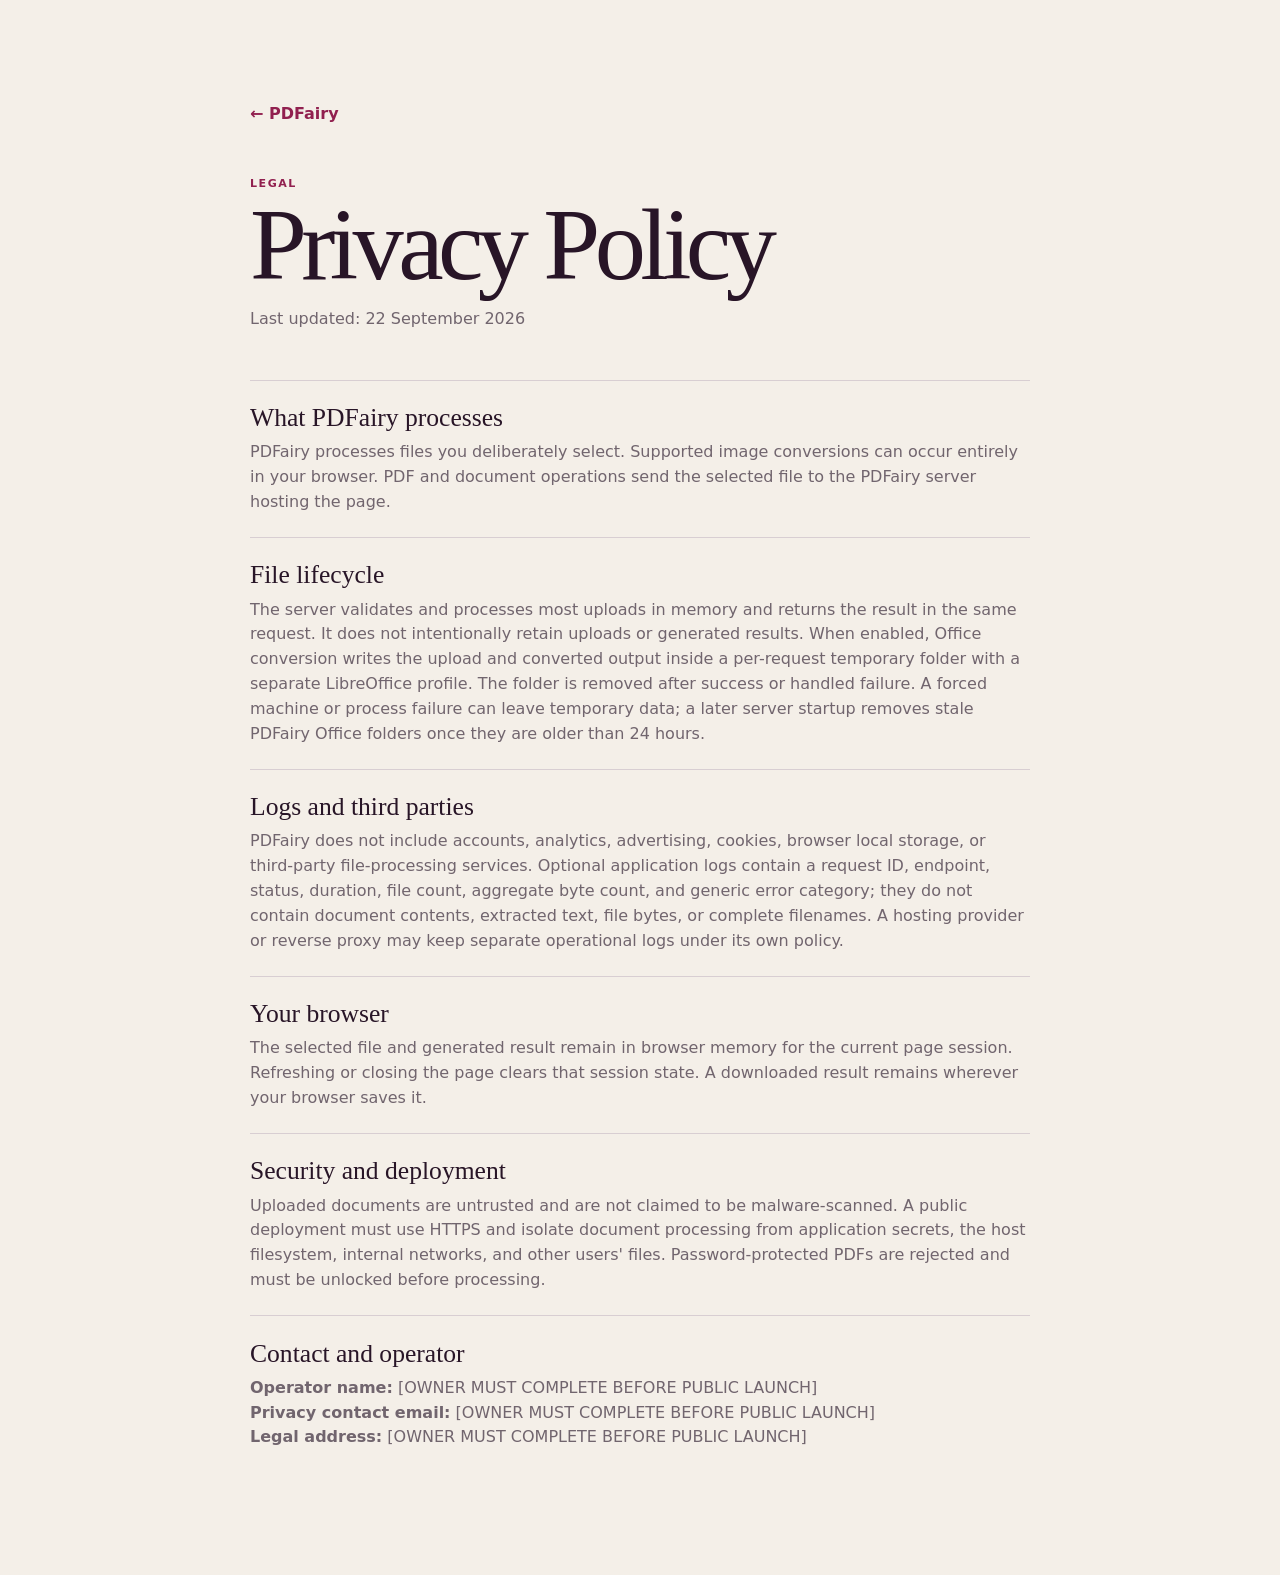
==== privacy.html @ a2e03fe2 "Prepare PDFairy for Render staging" ====
<!doctype html><html lang="en"><head><meta charset="UTF-8"><meta name="viewport" content="width=device-width,initial-scale=1"><meta name="description" content="PDFairy privacy policy and document-processing lifecycle."><meta name="theme-color" content="#f4efe8"><title>Privacy Policy — PDFairy</title><link rel="icon" href="favicon.svg" type="image/svg+xml"><link rel="stylesheet" href="styles.css"></head><body><main class="legal-page shell"><a class="legal-back" href="index.html">← PDFairy</a><p class="eyebrow">Legal</p><h1>Privacy Policy</h1><p class="legal-updated">Last updated: 22 September 2026</p><section><h2>What PDFairy processes</h2><p>PDFairy processes files you deliberately select. Supported image conversions can occur entirely in your browser. PDF and document operations send the selected file to the PDFairy server hosting the page.</p></section><section><h2>File lifecycle</h2><p>The server validates and processes most uploads in memory and returns the result in the same request. It does not intentionally retain uploads or generated results. When enabled, Office conversion writes the upload and converted output inside a per-request temporary folder with a separate LibreOffice profile. The folder is removed after success or handled failure. A forced machine or process failure can leave temporary data; a later server startup removes stale PDFairy Office folders once they are older than 24 hours.</p></section><section><h2>Logs and third parties</h2><p>PDFairy does not include accounts, analytics, advertising, cookies, browser local storage, or third-party file-processing services. Optional application logs contain a request ID, endpoint, status, duration, file count, aggregate byte count, and generic error category; they do not contain document contents, extracted text, file bytes, or complete filenames. A hosting provider or reverse proxy may keep separate operational logs under its own policy.</p></section><section><h2>Your browser</h2><p>The selected file and generated result remain in browser memory for the current page session. Refreshing or closing the page clears that session state. A downloaded result remains wherever your browser saves it.</p></section><section><h2>Security and deployment</h2><p>Uploaded documents are untrusted and are not claimed to be malware-scanned. A public deployment must use HTTPS and isolate document processing from application secrets, the host filesystem, internal networks, and other users' files. Password-protected PDFs are rejected and must be unlocked before processing.</p></section><section><h2>Contact and operator</h2><p><strong>Operator name:</strong> [OWNER MUST COMPLETE BEFORE PUBLIC LAUNCH]</p><p><strong>Privacy contact email:</strong> [OWNER MUST COMPLETE BEFORE PUBLIC LAUNCH]</p><p><strong>Legal address:</strong> [OWNER MUST COMPLETE BEFORE PUBLIC LAUNCH]</p></section></main></body></html>
---- styles.css ----
:root{
  --ink:#281527;--ink-2:#3d213a;--plum:#5a204b;--pink:#b52e68;--pink-strong:#91204f;--pink-soft:#f7dbe7;
  --lav:#e9e0f1;--cream:#f4efe8;--paper:#fffdf8;--white:#fff;--muted:#71656e;--line:#d8ced2;
  --success:#27654a;--warning:#7c5319;--danger:#982f41;--danger-soft:#fbe8eb;
  --shadow-paper:0 1px 0 rgba(55,25,45,.12),0 12px 32px rgba(55,25,45,.08);--shadow-float:0 22px 70px rgba(39,18,34,.18);
  --fast:150ms;--ui:240ms;--spatial:420ms;--ease:cubic-bezier(.22,.78,.2,1);
}
*{box-sizing:border-box}html{scroll-behavior:smooth}body{margin:0;background:var(--cream);color:var(--ink);font:400 16px/1.55 ui-sans-serif,system-ui,-apple-system,"Segoe UI",sans-serif;-webkit-font-smoothing:antialiased}body.file-drag-active{overflow:hidden}button,input,select,textarea{font:inherit}button{cursor:pointer}button:disabled{cursor:not-allowed;opacity:.42}img{max-width:100%}svg{width:1.15em;height:1.15em;fill:none;stroke:currentColor;stroke-width:1.7;stroke-linecap:round;stroke-linejoin:round}.hidden{display:none!important}.sr-only{position:absolute;width:1px;height:1px;padding:0;margin:-1px;overflow:hidden;clip:rect(0,0,0,0);white-space:nowrap;border:0}.shell{width:min(1180px,calc(100% - 48px));margin-inline:auto}.icon-sprite{position:absolute;width:0;height:0;overflow:hidden}.skip-link{position:fixed;z-index:100;top:1rem;left:1rem;padding:.7rem 1rem;background:var(--ink);color:white;transform:translateY(-160%)}.skip-link:focus{transform:none}:focus-visible{outline:3px solid #741a48;outline-offset:3px}.eyebrow,.portal-overline{margin:0;color:var(--pink-strong);font-size:.69rem;font-weight:750;letter-spacing:.14em;text-transform:uppercase}.button{min-height:44px;padding:.72rem 1.15rem;border:0;border-radius:7px;font-weight:750;transition:transform var(--fast) var(--ease),background var(--fast),color var(--fast)}.button:hover{transform:translateY(-1px)}.button:active{transform:translateY(1px)}.button-primary{background:var(--pink);color:white}.button-primary:hover{background:var(--pink-strong)}.button-ink{background:var(--ink);color:white}.button-ink:hover{background:var(--plum)}.text-action,.change-file,.add-file-button{min-height:40px;padding:.4rem 0;border:0;background:none;color:var(--pink-strong);font-weight:700;text-decoration:underline;text-decoration-thickness:1px;text-underline-offset:4px}.text-action.light{color:#e8dce5}.icon-button{width:42px;height:42px;display:grid;place-items:center;border:0;background:transparent;color:var(--muted)}kbd{padding:.12rem .35rem;border:1px solid rgba(70,44,62,.2);border-radius:4px;background:rgba(255,255,255,.5);font:600 .65rem/1.4 ui-monospace,SFMono-Regular,Consolas,monospace}

/* Navigation: one restrained floating material. */
.site-header{position:relative;z-index:20;height:82px;display:grid;grid-template-columns:1fr auto 1fr;align-items:center}.brand{display:flex;align-items:center;gap:.55rem;width:max-content;padding:0;border:0;background:none;color:var(--ink);font:600 1.5rem/1 Georgia,"Times New Roman",serif;letter-spacing:-.035em}.brand-mark{width:44px;height:44px;display:block;flex:none;background:url('pdfairy-fairy-logo.png') center/contain no-repeat;filter:drop-shadow(0 4px 7px rgba(79,23,59,.13))}.desktop-nav{display:flex;gap:1.7rem}.desktop-nav button,.mobile-nav button{min-height:42px;padding:.4rem;border:0;background:none;color:var(--muted);font-weight:650}.desktop-nav button:hover{color:var(--ink)}.nav-actions{display:flex;justify-content:flex-end}.command-key{min-height:40px;display:flex;align-items:center;gap:.7rem;padding:.45rem .55rem .45rem .8rem;border:1px solid rgba(80,52,70,.14);border-radius:999px;background:rgba(255,255,255,.45);color:var(--muted);backdrop-filter:blur(10px)}.command-key:hover{border-color:#bfaeb7;color:var(--ink)}.menu-btn{display:none;min-height:44px;padding:.5rem;border:0;background:none;color:var(--ink);font-weight:700}.mobile-nav{position:absolute;z-index:30;right:18px;top:66px;width:190px;padding:.5rem;border:1px solid rgba(80,52,70,.14);border-radius:12px;background:rgba(255,253,248,.94);box-shadow:var(--shadow-float);backdrop-filter:blur(14px)}.mobile-nav button{display:block;width:100%;padding:.7rem;text-align:left}

/* Homepage and File Portal. */
.hero{min-height:720px;display:grid;grid-template-columns:minmax(0,.88fr) minmax(520px,1.12fr);align-items:center;gap:clamp(3rem,7vw,7rem);padding:clamp(4.5rem,8vw,7rem) 0}.hero-copy{position:relative;z-index:2}.hero h1,.tools-intro h2,.workspace-title h1,.editor-empty h1,dialog h2,.file-portal h2,.processing h2,.result h2{font-family:Georgia,"Times New Roman",serif;font-weight:400;letter-spacing:-.055em}.hero h1{max-width:600px;margin:.65rem 0 1.4rem;font-size:clamp(4.15rem,7.4vw,7.25rem);line-height:.86}.hero h1 em{display:block;color:var(--pink);font-style:italic}.hero-intro{max-width:440px;margin:0 0 2rem;color:var(--muted);font-size:1.12rem}.hero-footnote{display:flex;flex-wrap:wrap;align-items:center;gap:.55rem 1rem;color:var(--muted);font-size:.75rem}.hero-footnote span:before{content:"";display:inline-block;width:4px;height:4px;margin-right:.45rem;border-radius:50%;background:var(--pink)}.hero-footnote button{padding:.2rem 0;border:0;background:none;color:var(--pink-strong);font-weight:650;text-decoration:underline;text-underline-offset:3px}.portal-wrap{position:relative;min-width:0;padding:65px 0 35px}.fairy-light{position:absolute;inset:-10% -7%;background:radial-gradient(circle at var(--glow-x,55%) var(--glow-y,40%),rgba(227,108,164,.24),rgba(218,197,237,.18) 28%,transparent 65%);filter:blur(5px);pointer-events:none;animation:ambient 9s var(--ease) infinite alternate}.portal-fairy{position:absolute;z-index:3;right:8%;top:-12px;width:138px;filter:drop-shadow(0 18px 18px rgba(73,17,54,.17));pointer-events:none;transition:opacity var(--ui),transform var(--spatial) var(--ease);animation:float 7s var(--ease) infinite alternate}.file-portal,.hero-selected{position:relative;z-index:2;min-height:340px;background:rgba(255,253,248,.78);box-shadow:inset 0 0 0 1px rgba(116,64,92,.18),var(--shadow-paper);backdrop-filter:blur(10px)}.file-portal{display:flex;align-items:center;padding:clamp(2rem,5vw,3.3rem);clip-path:polygon(0 8%,4% 0,100% 0,100% 92%,96% 100%,0 100%);transition:transform var(--spatial) var(--ease),background var(--ui),box-shadow var(--ui)}.portal-idle{width:100%;display:grid;grid-template-columns:auto minmax(0,1fr) auto;align-items:center;gap:1.25rem}.portal-idle h2{margin:.2rem 0;font-size:clamp(2rem,3.3vw,3rem);line-height:1}.portal-idle p:last-child{margin:.35rem 0 0;color:var(--muted);font-size:.78rem}.portal-ring{width:64px;height:64px;display:grid;place-items:center;border:1px solid rgba(181,46,104,.3);border-radius:50%;color:var(--pink);background:rgba(247,219,231,.62)}.portal-ring svg{width:24px;height:24px}.portal-drag{display:none;width:100%;text-align:center}.portal-drag h2{margin:.3rem 0;font-size:3rem}.file-portal.dragging,.file-drag-active .file-portal{background:rgba(255,250,251,.95);box-shadow:inset 0 0 0 2px var(--pink),0 26px 70px rgba(96,28,70,.15);transform:scale(1.018)}.file-drag-active #homeView .hero-copy,.file-drag-active #homeView .tools-section{filter:blur(2px);opacity:.42;transition:opacity var(--ui),filter var(--ui)}.file-portal.dragging .portal-idle,.file-drag-active .file-portal .portal-idle{display:none}.file-portal.dragging .portal-drag,.file-drag-active .file-portal .portal-drag{display:block}.hero-selected{padding:2.2rem;clip-path:polygon(0 0,95% 0,100% 10%,100% 100%,5% 100%,0 90%)}.portal-wrap:has(.hero-selected:not(.hidden)) .portal-fairy{opacity:0;transform:translateY(-8px)}.document-object{display:flex;align-items:center;gap:1.15rem;min-width:0}.hero-document{padding-bottom:1.5rem;border-bottom:1px solid rgba(100,62,84,.18)}.paper-preview{position:relative;width:84px;height:108px;display:grid;place-items:end start;flex:none;padding:.7rem;background:var(--paper);border:1px solid #d7ccd0;border-radius:3px;box-shadow:7px 8px 0 rgba(77,30,61,.06),var(--shadow-paper);overflow:hidden}.paper-preview:before{content:"";position:absolute;inset:14px 14px auto;height:42px;background:repeating-linear-gradient(to bottom,#eadfe4 0 2px,transparent 2px 9px)}.paper-preview b{position:relative;color:var(--pink-strong);font:700 .65rem ui-monospace,SFMono-Regular,Consolas,monospace}.paper-fold{position:absolute;top:-1px;right:-1px;width:20px;height:20px;background:linear-gradient(225deg,var(--cream) 50%,#d8ccd1 51%)}.document-copy{min-width:0;flex:1}.document-copy h2{margin:.28rem 0 .15rem;overflow:hidden;text-overflow:ellipsis;font:400 clamp(1.55rem,3vw,2.4rem)/1.05 Georgia,serif;letter-spacing:-.04em;white-space:nowrap}.document-copy>p:last-child{margin:0;color:var(--muted);font-size:.8rem}.hero-document .icon-button{align-self:flex-start}.file-actions{display:flex;flex-wrap:wrap;gap:.55rem;margin:1.5rem 0 .8rem}.file-actions button{min-height:44px;padding:.6rem .85rem;border:1px solid rgba(83,48,69,.18);border-radius:7px;background:transparent;color:var(--ink);font-weight:700;transition:background var(--fast),color var(--fast),transform var(--fast)}.file-actions button:first-child{border-color:var(--ink);background:var(--ink);color:white}.file-actions button:hover{transform:translateY(-2px);border-color:var(--pink)}

/* Tool atlas: grouped interactions, no tile grid. */
.tools-section{padding:7rem 0;border-top:1px solid var(--line)}.tools-intro{display:grid;grid-template-columns:1fr 1.25fr;align-items:end;margin-bottom:3rem}.tools-intro .eyebrow{grid-column:1/-1}.tools-intro h2{max-width:820px;margin:.55rem 0 0;font-size:clamp(2.8rem,5vw,5rem);line-height:.95}.tool-atlas{display:grid;grid-template-columns:repeat(3,1fr);border-block:1px solid var(--line)}.tool-group{min-width:0;border-right:1px solid var(--line)}.tool-group:last-child{border-right:0}.tool-group header{min-height:95px;padding:1.2rem}.tool-group header span{font:400 1.2rem Georgia,serif}.tool-group header p{margin:.15rem 0;color:var(--muted);font-size:.75rem}.tool-group>button{position:relative;width:100%;height:210px;display:flex;flex-direction:column;justify-content:space-between;padding:1.4rem;border:0;border-top:1px solid var(--line);background:transparent;color:var(--ink);text-align:left;overflow:hidden;transition:background var(--ui)}.tool-group>button:hover,.tool-group>button:focus-visible{background:rgba(255,255,255,.42)}.tool-copy b,.tool-copy small{display:block}.tool-copy b{font:400 1.85rem Georgia,serif;letter-spacing:-.035em}.tool-copy small{margin-top:.2rem;color:var(--muted)}.tool-preview{position:relative;height:78px;display:flex;align-items:flex-end;justify-content:flex-end;gap:.5rem;color:var(--pink-strong)}.preview-convert i{width:55px;height:70px;display:grid;place-items:end center;padding-bottom:.6rem;border:1px solid #cabdc4;border-radius:2px;background:var(--paper);box-shadow:var(--shadow-paper);font:700 .58rem ui-monospace,monospace}.preview-convert svg{align-self:center;transition:transform var(--spatial) var(--ease)}.tool-group button:hover .preview-convert svg{transform:translateX(5px)}.preview-compress i{width:70px;height:76px;border:1px solid #cabdc4;border-radius:2px;background:var(--paper);box-shadow:var(--shadow-paper);transition:transform var(--spatial) var(--ease)}.preview-compress i:last-child{position:absolute;right:0;bottom:0;width:50px;height:56px;background:var(--pink-soft)}.tool-group button:hover .preview-compress i:first-child{transform:scale(.82) translate(-4px,8px)}.preview-merge i,.preview-split i{position:absolute;width:54px;height:70px;border:1px solid #cabdc4;border-radius:2px;background:var(--paper);box-shadow:var(--shadow-paper);transition:transform var(--spatial) var(--ease)}.preview-merge i:nth-child(1){right:36px;transform:rotate(-6deg)}.preview-merge i:nth-child(2){right:18px;transform:rotate(2deg)}.preview-merge i:nth-child(3){right:0;transform:rotate(7deg)}.tool-group button:hover .preview-merge i{transform:translateX(-15px) rotate(0)}.preview-split i{right:18px}.preview-split i:first-child{transform:translateX(-8px) rotate(-2deg)}.preview-split i:last-child{transform:translateX(8px) rotate(2deg)}.tool-group button:hover .preview-split i:first-child{transform:translateX(-22px) rotate(-5deg)}.tool-group button:hover .preview-split i:last-child{transform:translateX(22px) rotate(5deg)}.preview-edit i{position:absolute;right:48px;bottom:17px;font:400 2.2rem Georgia,serif}.preview-edit span{width:85px;height:62px;border-bottom:2px solid var(--pink);border-left:1px solid #d0c3c9;background:linear-gradient(transparent 70%,rgba(247,219,231,.8) 70%)}.preview-sign i{width:118px;padding:.7rem .2rem .25rem;border-bottom:1px solid #b798a8;font:italic 1.35rem Georgia,serif;text-align:center;transition:letter-spacing var(--spatial) var(--ease)}.tool-group button:hover .preview-sign i{letter-spacing:.04em}.privacy-strip{display:grid;grid-template-columns:auto 1fr auto;align-items:center;gap:1.2rem;margin-bottom:6rem;padding:1.5rem 0;border-bottom:1px solid var(--line)}.privacy-orb{width:28px;height:28px;border:1px solid var(--pink);border-radius:50%;box-shadow:inset 0 0 0 7px var(--pink-soft)}.privacy-strip p{margin:0;color:var(--muted)}.privacy-strip strong{color:var(--ink)}.privacy-strip button{min-height:40px;border:0;background:none;color:var(--pink-strong);font-weight:700}

/* File-centered tool workspaces. */
.workspace{min-height:calc(100vh - 82px);padding:0 0 5rem;background:linear-gradient(180deg,var(--lav) 0,rgba(244,239,232,.72) 370px)}.workspace-header{position:relative;display:grid;grid-template-columns:130px 1fr 160px;align-items:end;padding:3rem 0 2rem}.back-btn{align-self:start;min-height:44px;display:flex;align-items:center;gap:.5rem;padding:.4rem 0;border:0;background:none;color:var(--muted);font-weight:700}.workspace-title h1{margin:.2rem 0 0;font-size:clamp(3.2rem,6vw,5.5rem);line-height:.88}.workspace-title>p:last-child{margin:.7rem 0 0;color:var(--muted)}.session-note{justify-self:end;margin-bottom:.4rem;color:var(--muted);font-size:.72rem}.session-note:before{content:"";display:inline-block;width:6px;height:6px;margin-right:.45rem;border-radius:50%;background:var(--success)}.workspace-stage{display:grid;grid-template-columns:minmax(0,880px) 1fr;gap:clamp(2rem,5vw,5rem);align-items:start}.tool-surface{min-height:530px;background:rgba(255,253,248,.88);box-shadow:inset 0 0 0 1px rgba(89,55,75,.12),var(--shadow-paper)}.workspace-note{padding-top:1.5rem;color:var(--muted);font-size:.82rem}.workspace-note .note-rule{display:block;width:45px;height:1px;margin-bottom:1rem;background:var(--pink)}.workspace-note>p:last-child{margin:.45rem 0}.work-portal{min-height:530px;display:grid;grid-template-columns:auto 1fr auto;align-items:center;gap:1.25rem;padding:3rem;border:1px dashed #c9aebc;background:linear-gradient(145deg,rgba(255,255,255,.55),rgba(250,240,246,.28));transition:background var(--ui),transform var(--spatial) var(--ease)}.work-portal.dragging{background:#fff8fb;transform:scale(.995)}.work-portal h2{margin:.2rem 0;font:400 2rem/1.05 Georgia,serif}.work-portal p{margin:.25rem 0;color:var(--muted)}.file-panel{padding:2rem 2.3rem 2.3rem}.file-panel-top{display:flex;align-items:center;justify-content:space-between;margin-bottom:1rem}.add-file-button{display:flex;align-items:center;gap:.35rem;text-decoration:none}.selected-files{display:flex;flex-direction:column;gap:.7rem}.selected-file{position:relative;display:grid;grid-template-columns:auto minmax(0,1fr) auto auto;align-items:center;gap:1rem;padding:.85rem 0;border-bottom:1px solid var(--line);background:transparent}.selected-file .paper-preview{width:54px;height:70px;padding:.45rem;box-shadow:4px 5px 0 rgba(77,30,61,.05)}.selected-file .paper-preview:before{inset:10px 9px auto;height:27px;background:repeating-linear-gradient(to bottom,#eadfe4 0 1px,transparent 1px 6px)}.selected-file strong,.selected-file small{display:block;overflow:hidden;text-overflow:ellipsis;white-space:nowrap}.selected-file strong{font-family:Georgia,serif;font-size:1.08rem;font-weight:400}.selected-file small,.setting-note{color:var(--muted);font-size:.72rem}.selected-file>button,.file-moves button{width:38px;height:38px;display:grid;place-items:center;border:0;background:transparent;color:var(--muted)}.file-moves{display:flex}.merge-document{cursor:grab;transition:transform var(--fast),opacity var(--fast)}.merge-document.dragging-file{opacity:.45;transform:scale(.98)}.merge-document .order-number{width:30px;color:var(--pink-strong);font:600 .72rem ui-monospace,monospace}.options{margin:2rem 0}.options h3{margin:0 0 .8rem;font-size:.7rem;letter-spacing:.12em;text-transform:uppercase}.choice-grid{display:flex;flex-wrap:wrap;gap:.55rem}.choice{min-width:135px;min-height:54px;padding:.65rem .8rem;border:1px solid var(--line);border-radius:6px;background:transparent;color:var(--ink);font-weight:700;text-align:left;transition:border var(--fast),background var(--fast),transform var(--fast)}.choice:hover{transform:translateY(-1px)}.choice small{display:block;color:var(--muted);font-size:.68rem;font-weight:400}.choice[aria-pressed="true"]{border-color:var(--pink);background:var(--pink-soft);color:var(--pink-strong)}.option-row{min-height:62px;display:flex;align-items:center;justify-content:space-between;gap:1.5rem;padding:.8rem 0;border-bottom:1px solid var(--line)}.option-row label{font-size:.88rem}.option-row input[type=checkbox]{width:21px;height:21px;accent-color:var(--pink)}.target-input,.text-input,.option-row select{min-height:44px;max-width:280px;padding:.6rem .75rem;border:1px solid var(--line);border-radius:5px;background:var(--white);color:var(--ink)}.target-wrap{display:flex;gap:.5rem}.target-input{width:112px}.process-action{width:100%;margin-top:.5rem}.inline-error{margin:1rem 0;padding:.75rem 1rem;border-left:3px solid var(--danger);background:var(--danger-soft);color:#781e2e;font-size:.82rem}.compression-control{padding:1.2rem 0}.compression-labels{display:flex;justify-content:space-between;color:var(--muted);font-size:.72rem}.compression-value{margin:.5rem 0 1rem;font:400 2rem Georgia,serif}.compression-slider{width:100%;height:4px;accent-color:var(--pink)}.convert-flow{display:grid;grid-template-columns:1fr auto 1fr;align-items:center;gap:1.2rem}.convert-source,.convert-output{min-height:150px;padding:1.2rem;border-left:1px solid var(--line)}.convert-source .paper-preview{margin-top:1rem}.convert-arrow{color:var(--pink)}.split-visual{margin-top:1.2rem}.page-selection{display:grid;grid-template-columns:repeat(5,1fr);gap:.7rem;margin:1rem 0}.page-select{position:relative;padding:.3rem;border:1px solid transparent;background:none}.page-select img{display:block;width:100%;aspect-ratio:.71;object-fit:cover;background:white;box-shadow:var(--shadow-paper)}.page-select span{display:block;margin-top:.3rem;color:var(--muted);font-size:.68rem}.page-select[aria-pressed=true]{border-color:var(--pink);background:var(--pink-soft)}.preview-loading{padding:2rem;color:var(--muted);text-align:center}.advanced-range summary{cursor:pointer;color:var(--pink-strong);font-size:.78rem;font-weight:700}.sign-layout{display:grid;grid-template-columns:1fr 1fr;gap:2rem}.sign-preview{position:relative;min-height:330px;display:grid;place-items:center;background:#e8e1df}.sign-page{position:relative;width:min(210px,75%);aspect-ratio:.71;background:white;box-shadow:var(--shadow-paper);overflow:hidden}.sign-page img{width:100%;height:100%;object-fit:cover}.signature-ghost{position:absolute;right:8%;bottom:8%;max-width:80%;overflow:hidden;color:var(--plum);font:italic 1rem Georgia,serif;white-space:nowrap}.signature-ghost.top-left{top:8%;right:auto;bottom:auto;left:8%}.signature-ghost.top-right{top:8%;right:8%;bottom:auto}.signature-ghost.bottom-left{right:auto;bottom:8%;left:8%}.processing,.result{min-height:530px;display:grid;grid-template-columns:1fr 1fr;align-items:center;gap:3rem;padding:3rem}.process-object,.result-object{position:relative;display:grid;place-items:center;min-height:360px}.process-object .paper-preview,.result-object .paper-preview{width:190px;height:260px}.process-object .paper-preview{animation:working 1.8s var(--ease) infinite alternate}.process-copy h2,.result-copy h2{margin:.35rem 0;font-size:clamp(2rem,4vw,3.5rem);line-height:1}.process-copy>p:not(.portal-overline),.result-copy>p:not(.portal-overline){color:var(--muted)}.light-track{width:100%;height:2px;margin:1.4rem 0;overflow:hidden;background:#e5d9df}.light-track i{display:block;width:30%;height:100%;background:var(--pink);animation:track 1.6s var(--ease) infinite}.result-trace{position:absolute;z-index:2;width:210px;height:280px;border-right:1px solid rgba(181,46,104,.45);filter:drop-shadow(0 0 8px var(--pink));animation:reveal 900ms var(--ease) 1}.result-actions{display:flex;align-items:center;gap:1.1rem;margin-top:1.2rem}

/* Dark document studio. */
.editor-active>.site-header{display:none}.editor-view{min-height:100vh;background:#211920;color:#f4edf2}.editor-header{position:sticky;z-index:20;top:0;height:68px;display:grid;grid-template-columns:1fr auto auto 1fr;align-items:center;gap:1.5rem;padding:0 1.2rem;border-bottom:1px solid #463743;background:rgba(33,25,32,.94);backdrop-filter:blur(12px)}.editor-header .brand{color:#fff}.brand-compact{font-size:1.08rem}.brand-compact .brand-mark{width:34px;height:34px}.editor-file{color:#d5c8d1;font-size:.76rem}.editor-file span{margin-left:.55rem;color:#ef9bc1}.editor-history{display:flex}.editor-history button,.canvas-bar button{min-height:36px;padding:.3rem .65rem;border:0;background:transparent;color:inherit}.editor-header-actions{display:flex;justify-content:flex-end;align-items:center;gap:.7rem}.editor-empty{min-height:calc(100vh - 68px);display:flex;flex-direction:column;align-items:center;justify-content:center;padding:2rem;text-align:center;background:radial-gradient(circle at 50% 45%,rgba(137,60,111,.2),transparent 38%)}.editor-empty-paper{width:92px;height:116px;display:grid;place-items:center;margin-bottom:1.1rem;background:var(--paper);box-shadow:12px 13px 0 rgba(255,255,255,.04),var(--shadow-float)}.editor-empty-paper .brand-mark{width:70px;height:70px}.editor-empty h1{margin:.3rem 0;font-size:clamp(3.4rem,7vw,6rem);line-height:.9}.editor-empty>p:not(.eyebrow){max-width:520px;margin:.6rem 0 1.5rem;color:#bcaeba}.editor-layout{position:relative;display:grid;grid-template-columns:170px minmax(0,1fr);min-height:calc(100vh - 68px)}.pages{grid-column:1;padding:1rem .7rem;border-right:1px solid #443642;background:#281f27}.pages-title{display:flex;justify-content:space-between;margin:.2rem .25rem .8rem;color:#cdbfc9;font-size:.72rem}.page-thumb{width:100%;display:block;margin-bottom:.8rem;padding:.3rem;border:1px solid transparent;background:transparent;color:#bfaeba}.page-thumb.active{border-color:#dc6da1;background:#352832}.page-thumb img{display:block;width:100%}.page-thumb span{font-size:.65rem}.canvas-area{grid-column:2;min-width:0;background:#342c32}.canvas-bar{height:50px;display:flex;align-items:center;justify-content:space-between;padding:0 1rem;border-bottom:1px solid #4b4048;background:#2c242a;color:#cdbfc9;font-size:.72rem}.canvas-bar b{display:inline-block;min-width:54px;text-align:center}.editor-tools{position:fixed;z-index:15;left:50%;bottom:24px;display:flex;gap:.25rem;padding:.35rem;border:1px solid rgba(255,255,255,.13);border-radius:999px;background:rgba(43,32,41,.87);box-shadow:var(--shadow-float);backdrop-filter:blur(14px);transform:translateX(-50%)}.editor-tools button{min-width:74px;min-height:52px;display:flex;align-items:center;justify-content:center;gap:.4rem;padding:.45rem .65rem;border:0;border-radius:999px;background:transparent;color:#cdbfc9}.editor-tools button b{font-size:.9rem}.editor-tools button span{font-size:.7rem}.editor-tools button[aria-pressed=true]{background:#f4e5ec;color:#4f183c}.editor-notice{position:relative;z-index:2;max-width:500px;margin:.8rem auto -.5rem;padding:.55rem .8rem;border-left:2px solid #dda650;background:#443a2d;color:#f1d9ad;font-size:.74rem;text-align:center}.page-stage{display:flex;justify-content:center;min-width:0;padding:2rem;overflow:auto}.pdf-page{position:relative;display:inline-block;flex:none;transform-origin:top center;box-shadow:0 24px 70px rgba(0,0,0,.4)}.pdf-page>img{display:block;max-width:none}.pdf-page #overlay{position:absolute;inset:0;cursor:crosshair}.overlay-text,.overlay-sign{position:absolute;max-width:90%;transform:translateY(-100%);white-space:pre-wrap;overflow-wrap:anywhere;color:#111}.overlay-sign{color:#5f163b;font:italic 18px Georgia,serif}.overlay-redact,.overlay-preview{position:absolute;background:#050505}.overlay-preview{opacity:.58}.editor-help{margin:.3rem 1rem 6rem;color:#a797a3;font-size:.72rem;text-align:center}

/* Dialogs, command palette, footer. */
dialog{width:min(520px,calc(100% - 2rem));padding:1.8rem;border:1px solid rgba(75,43,63,.18);border-radius:10px;background:var(--paper);color:var(--ink);box-shadow:var(--shadow-float)}dialog::backdrop{background:rgba(30,16,27,.58);backdrop-filter:blur(4px)}dialog h2{margin:.35rem 0 .8rem;font-size:2.4rem;line-height:1}dialog p{color:var(--muted)}.dialog-close{float:right;width:42px;height:42px;display:grid;place-items:center;border:0;background:none}.dialog-close svg{width:20px;height:20px}dialog label{display:block;margin:.8rem 0 .3rem;font-weight:700}dialog textarea{width:100%;padding:.75rem;border:1px solid var(--line);border-radius:5px;resize:vertical}.dialog-actions{display:flex;justify-content:flex-end;align-items:center;gap:1rem;margin-top:1rem}.command-dialog{width:min(610px,calc(100% - 2rem));padding:0;overflow:hidden}.command-head{display:grid;grid-template-columns:auto 1fr auto;align-items:center;gap:.8rem;padding:1rem;border-bottom:1px solid var(--line)}.command-head>span{width:34px;height:34px;display:grid;place-items:center;border-radius:50%;background:var(--pink-soft);color:var(--pink-strong)}.command-head input{min-width:0;border:0;outline:0;background:transparent;color:var(--ink);font-size:1.05rem}.command-close{padding:.35rem .5rem;border:0;border-radius:4px;background:#eee6e8;color:var(--muted);font-size:.68rem}.command-list{max-height:360px;padding:.5rem;overflow:auto}.command-item{width:100%;display:grid;grid-template-columns:1fr auto;align-items:center;padding:.8rem;border:0;border-radius:6px;background:transparent;color:var(--ink);text-align:left}.command-item:hover,.command-item[aria-selected=true]{background:var(--pink-soft)}.command-item strong,.command-item small{display:block}.command-item small{color:var(--muted)}.command-item kbd{background:white}.command-hint{margin:0;padding:.65rem 1rem;border-top:1px solid var(--line);font-size:.68rem}.toast{position:fixed;z-index:60;bottom:1.5rem;left:50%;max-width:min(90vw,520px);padding:.7rem 1rem;border-radius:6px;background:var(--ink);color:white;box-shadow:var(--shadow-float);font-size:.8rem;opacity:0;pointer-events:none;transform:translate(-50%,12px);transition:opacity var(--fast),transform var(--fast)}.toast.show{opacity:1;transform:translate(-50%,0)}footer{padding:2.4rem 0;border-top:1px solid var(--line);background:var(--paper)}footer .shell{display:grid;grid-template-columns:1fr auto 1fr;align-items:center;color:var(--muted);font-size:.75rem}.footer-brand{font-size:1.15rem}.footer-brand .brand-mark{width:32px;height:32px}footer p{margin:0}footer button{justify-self:end;border:0;background:none;color:var(--muted)}

@keyframes ambient{to{opacity:.7;transform:scale(1.03)}}@keyframes float{to{transform:translateY(-6px)}}@keyframes working{to{transform:scale(.97);box-shadow:12px 14px 0 rgba(77,30,61,.06),0 20px 50px rgba(55,25,45,.12)}}@keyframes track{from{transform:translateX(-120%)}to{transform:translateX(430%)}}@keyframes reveal{from{opacity:0;transform:translateX(-20px)}to{opacity:1;transform:none}}

@media(max-width:1100px){.hero{grid-template-columns:1fr;gap:1rem;padding-top:4rem}.hero-copy{max-width:820px}.hero h1 em{display:inline}.portal-wrap{width:min(760px,100%);margin:auto}.workspace-stage{grid-template-columns:1fr}.workspace-note{display:none}.tool-surface{min-height:500px}}
@media(max-width:820px){.shell{width:min(100% - 30px,700px)}.site-header{height:70px;grid-template-columns:1fr auto}.desktop-nav,.command-key{display:none}.menu-btn{display:block}.hero{min-height:auto;padding:3rem 0 5rem}.hero h1{font-size:clamp(3.6rem,13vw,6.2rem)}.portal-wrap{padding-top:58px}.tools-section{padding:5rem 0}.tools-intro{grid-template-columns:1fr}.tool-atlas{grid-template-columns:1fr}.tool-group{border-right:0}.tool-group header{min-height:auto;padding:1.4rem 0 .8rem;border-top:1px solid var(--line)}.tool-group>button{height:150px;padding:1.2rem 0;display:grid;grid-template-columns:1fr 140px;align-items:center;border-top:1px solid var(--line)}.tool-group>button:first-of-type{border-top:0}.tool-preview{width:130px;justify-self:end}.privacy-strip{grid-template-columns:auto 1fr}.privacy-strip button{grid-column:2;justify-self:start}.workspace{min-height:calc(100vh - 70px)}.workspace-header{grid-template-columns:90px 1fr;padding:2rem 0 1.5rem}.workspace-title h1{font-size:4rem}.session-note{display:none}.work-portal{min-height:460px}.workspace-stage{width:100%}.tool-surface{box-shadow:inset 0 0 0 1px rgba(89,55,75,.12)}.processing,.result{grid-template-columns:1fr;gap:1rem;padding:2rem}.process-object,.result-object{min-height:270px}.process-object .paper-preview,.result-object .paper-preview{width:150px;height:205px}.editor-header{grid-template-columns:1fr auto auto;padding:.5rem .7rem}.editor-file,.editor-history,.editor-header-actions .text-action{display:none}.editor-layout{display:flex;flex-direction:column}.pages{display:none}.canvas-area{width:100%}.editor-tools{bottom:14px}.pdf-page{width:calc(100vw - 24px);transform-origin:top left}.pdf-page>img{width:100%;height:auto}.page-stage{justify-content:flex-start;padding:1.2rem .75rem}.sign-layout{grid-template-columns:1fr}}
@media(max-width:520px){.hero{padding-top:2.5rem}.hero h1{font-size:clamp(3.15rem,16vw,4.7rem)}.hero-intro{font-size:1rem}.hero-footnote{gap:.45rem .8rem}.portal-wrap{padding-top:45px}.portal-fairy{right:3%;top:-20px;width:112px}.file-portal,.hero-selected{min-height:315px}.file-portal{padding:1.5rem;clip-path:polygon(0 5%,5% 0,100% 0,100% 95%,95% 100%,0 100%)}.portal-idle{grid-template-columns:1fr;justify-items:start}.portal-idle .button{width:100%;margin-top:.4rem}.portal-ring{width:52px;height:52px}.hero-selected{padding:1.3rem;clip-path:none}.paper-preview{width:68px;height:88px}.hero-document{align-items:flex-start}.document-copy h2{font-size:1.35rem}.file-actions{display:grid;grid-template-columns:1fr 1fr}.file-actions button{text-align:center}.tools-intro h2{font-size:3rem}.tool-group>button{grid-template-columns:1fr 105px;height:135px}.tool-preview{width:100px;transform:scale(.82);transform-origin:right center}.privacy-strip{grid-template-columns:1fr;padding-top:1rem}.privacy-orb{display:none}.privacy-strip button{grid-column:1}.workspace-header{grid-template-columns:1fr;padding:1rem 15px}.back-btn{margin-bottom:.8rem}.workspace-title h1{font-size:3.4rem}.tool-surface{min-height:calc(100vh - 195px)}.work-portal{min-height:calc(100vh - 195px);grid-template-columns:1fr;justify-items:center;padding:1.5rem;text-align:center}.file-panel{padding:1.2rem}.selected-file{grid-template-columns:auto minmax(0,1fr) auto}.selected-file>.file-moves{grid-column:2;grid-row:2}.selected-file>button{grid-column:3;grid-row:1}.choice-grid{display:grid;grid-template-columns:1fr 1fr}.choice{min-width:0}.option-row{align-items:flex-start;flex-direction:column;gap:.55rem}.target-wrap,.target-input,.text-input,.option-row select{width:100%;max-width:none}.convert-flow{grid-template-columns:1fr}.convert-arrow{transform:rotate(90deg);justify-self:center}.page-selection{grid-template-columns:repeat(3,1fr)}.processing,.result{min-height:calc(100vh - 195px);padding:1.4rem}.result-actions{align-items:stretch;flex-direction:column}.editor-header .brand span:last-child{display:none}.editor-tools{width:calc(100% - 20px);justify-content:space-between}.editor-tools button{min-width:0;flex:1;padding:.4rem}.editor-tools button span{font-size:.65rem}.canvas-bar{height:46px}.editor-notice{margin:.6rem .6rem 0}.editor-empty{padding:1.2rem}.editor-empty h1{font-size:3.6rem}.dialog-actions{align-items:stretch;flex-direction:column}.dialog-actions .button{width:100%}footer .shell{grid-template-columns:1fr;justify-items:center;gap:.55rem;text-align:center}footer button{justify-self:center}}
@media(max-width:340px){.shell{width:calc(100% - 22px)}.hero h1{font-size:2.9rem}.file-actions{grid-template-columns:1fr}.workspace-title h1{font-size:3rem}.tool-group>button{grid-template-columns:1fr 82px}.tool-preview{transform:scale(.7)}}
body.page-hidden .fairy-light,body.page-hidden .portal-fairy{animation-play-state:paused}@media(prefers-reduced-motion:reduce){html{scroll-behavior:auto}.fairy-light,.portal-fairy,.process-object .paper-preview,.light-track i,.result-trace{animation:none}.file-portal,.hero-copy,.tools-section,.tool-preview *,.selected-file{transition:none!important}}
.compression-options{padding:1.2rem 0}.compression-head{display:flex;align-items:end;justify-content:space-between;gap:1rem}.compression-head h3{margin:.25rem 0;font:400 2rem Georgia,serif;letter-spacing:0;text-transform:none}.compression-head>span,.range-labels{color:var(--muted);font-size:.72rem}.compression-range{width:100%;margin:1.4rem 0 .35rem;accent-color:var(--pink)}.range-labels{display:flex;justify-content:space-between}.convert-flow{grid-template-columns:1fr auto 1.4fr}.convert-flow>svg{width:22px;color:var(--pink)}.mini-document{min-height:120px;display:flex;flex-direction:column;justify-content:center;gap:.55rem;padding:1.2rem;border-left:1px solid var(--line);background:linear-gradient(90deg,rgba(255,255,255,.6),transparent)}.mini-document b{font:400 1.6rem Georgia,serif}.mini-document span{color:var(--muted);font-size:.72rem}.option-kicker{color:var(--pink-strong);font-size:.7rem;font-weight:700;letter-spacing:.12em;text-transform:uppercase}.merge-caption{font:400 1.25rem Georgia,serif}.merge-caption span{color:var(--pink);font-size:1.8rem}.preview-heading{display:flex;align-items:center;justify-content:space-between;margin-top:1.4rem}.preview-heading h3{margin:0;font-size:.85rem}.preview-heading span{color:var(--muted);font-size:.72rem}.split-page{position:relative;padding:.3rem;border:1px solid transparent;background:none}.split-page img{display:block;width:100%;aspect-ratio:.71;object-fit:cover;background:white;box-shadow:var(--shadow-paper)}.split-page span{display:block;margin-top:.3rem;color:var(--muted);font-size:.68rem}.split-page[aria-pressed=true]{border-color:var(--pink);background:var(--pink-soft)}.split-options details summary{cursor:pointer;color:var(--pink-strong);font-size:.78rem;font-weight:700}.split-options details .text-input{margin-top:.75rem}.sign-layout{grid-template-columns:1.1fr .9fr}.sign-preview{position:relative;min-height:330px;margin:0 auto;width:min(260px,100%);aspect-ratio:.71;background:white;box-shadow:var(--shadow-paper);overflow:hidden}.sign-preview img{width:100%;height:100%;object-fit:cover}.sign-controls{display:flex;flex-direction:column;gap:1rem}.sign-controls label{display:flex;flex-direction:column;gap:.4rem;color:var(--muted);font-size:.72rem}.sign-controls select{min-height:44px;padding:.6rem .75rem;border:1px solid var(--line);background:var(--white);color:var(--ink)}.preview-loading{position:absolute;inset:auto 0 1rem;padding:.5rem;color:var(--muted);font-size:.72rem;text-align:center}
@media(max-width:520px){.convert-flow{grid-template-columns:1fr}.convert-flow>svg{transform:rotate(90deg);justify-self:center}.mini-document{min-height:auto}.compression-head{align-items:flex-start;flex-direction:column}.sign-layout{grid-template-columns:1fr}}
@media(max-width:1100px){.portal-wrap{overflow:clip}}
.legal-page{max-width:780px;padding-block:clamp(3rem,8vw,7rem)}.legal-back{display:inline-block;margin-bottom:3rem;color:var(--pink-strong);font-weight:700;text-decoration:none}.legal-page h1{max-width:680px;margin:.4rem 0;font:400 clamp(3.5rem,8vw,6.5rem)/.9 Georgia,"Times New Roman",serif;letter-spacing:-.055em}.legal-updated{margin-bottom:3rem;color:var(--muted)}.legal-page section{padding:1.4rem 0;border-top:1px solid var(--line)}.legal-page h2{margin:0 0 .45rem;font:400 1.6rem Georgia,"Times New Roman",serif}.legal-page section p{margin:0;color:var(--muted)}.legal-page a,footer a,dialog a{color:var(--pink-strong);text-underline-offset:3px}
.hero-footnote button,footer button{min-height:40px;padding-block:.45rem}footer p a{min-width:40px;min-height:40px;display:inline-flex;align-items:center;justify-content:center}
.selected-file>button,.file-moves button{width:42px;height:42px}.editor-history button,.canvas-bar button{min-width:40px;min-height:40px}
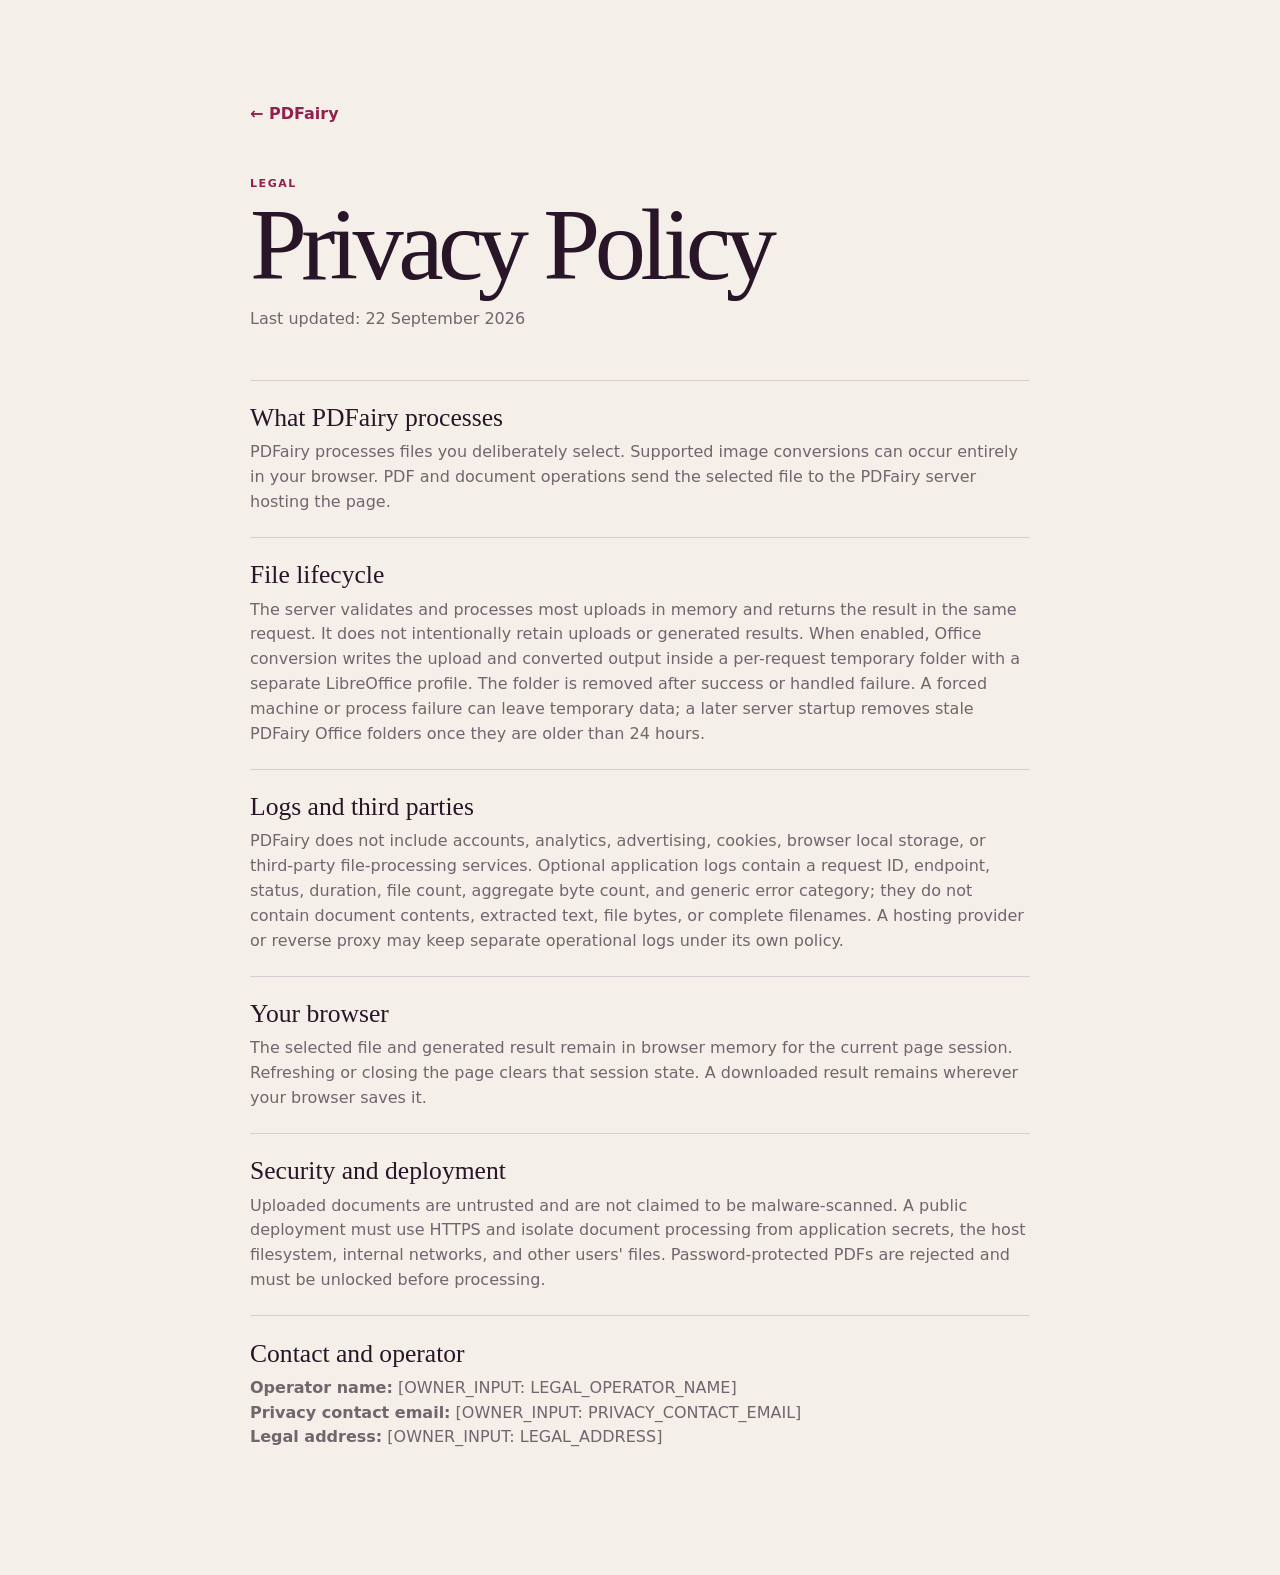
==== commit f2663ada: "Prepare free Render production launch" ====
--- a/privacy.html
+++ b/privacy.html
@@ -1 +1 @@
-<!doctype html><html lang="en"><head><meta charset="UTF-8"><meta name="viewport" content="width=device-width,initial-scale=1"><meta name="description" content="PDFairy privacy policy and document-processing lifecycle."><meta name="theme-color" content="#f4efe8"><title>Privacy Policy — PDFairy</title><link rel="icon" href="favicon.svg" type="image/svg+xml"><link rel="stylesheet" href="styles.css"></head><body><main class="legal-page shell"><a class="legal-back" href="index.html">← PDFairy</a><p class="eyebrow">Legal</p><h1>Privacy Policy</h1><p class="legal-updated">Last updated: 22 September 2026</p><section><h2>What PDFairy processes</h2><p>PDFairy processes files you deliberately select. Supported image conversions can occur entirely in your browser. PDF and document operations send the selected file to the PDFairy server hosting the page.</p></section><section><h2>File lifecycle</h2><p>The server validates and processes most uploads in memory and returns the result in the same request. It does not intentionally retain uploads or generated results. When enabled, Office conversion writes the upload and converted output inside a per-request temporary folder with a separate LibreOffice profile. The folder is removed after success or handled failure. A forced machine or process failure can leave temporary data; a later server startup removes stale PDFairy Office folders once they are older than 24 hours.</p></section><section><h2>Logs and third parties</h2><p>PDFairy does not include accounts, analytics, advertising, cookies, browser local storage, or third-party file-processing services. Optional application logs contain a request ID, endpoint, status, duration, file count, aggregate byte count, and generic error category; they do not contain document contents, extracted text, file bytes, or complete filenames. A hosting provider or reverse proxy may keep separate operational logs under its own policy.</p></section><section><h2>Your browser</h2><p>The selected file and generated result remain in browser memory for the current page session. Refreshing or closing the page clears that session state. A downloaded result remains wherever your browser saves it.</p></section><section><h2>Security and deployment</h2><p>Uploaded documents are untrusted and are not claimed to be malware-scanned. A public deployment must use HTTPS and isolate document processing from application secrets, the host filesystem, internal networks, and other users' files. Password-protected PDFs are rejected and must be unlocked before processing.</p></section><section><h2>Contact and operator</h2><p><strong>Operator name:</strong> [OWNER MUST COMPLETE BEFORE PUBLIC LAUNCH]</p><p><strong>Privacy contact email:</strong> [OWNER MUST COMPLETE BEFORE PUBLIC LAUNCH]</p><p><strong>Legal address:</strong> [OWNER MUST COMPLETE BEFORE PUBLIC LAUNCH]</p></section></main></body></html>
+<!doctype html><html lang="en"><head><meta charset="UTF-8"><meta name="viewport" content="width=device-width,initial-scale=1"><meta name="description" content="PDFairy privacy policy and document-processing lifecycle."><meta name="theme-color" content="#f4efe8"><title>Privacy Policy — PDFairy</title><link rel="icon" href="favicon.svg" type="image/svg+xml"><link rel="stylesheet" href="styles.css"></head><body><main class="legal-page shell"><a class="legal-back" href="index.html">← PDFairy</a><p class="eyebrow">Legal</p><h1>Privacy Policy</h1><p class="legal-updated">Last updated: 22 September 2026</p><section><h2>What PDFairy processes</h2><p>PDFairy processes files you deliberately select. Supported image conversions can occur entirely in your browser. PDF and document operations send the selected file to the PDFairy server hosting the page.</p></section><section><h2>File lifecycle</h2><p>The server validates and processes most uploads in memory and returns the result in the same request. It does not intentionally retain uploads or generated results. When enabled, Office conversion writes the upload and converted output inside a per-request temporary folder with a separate LibreOffice profile. The folder is removed after success or handled failure. A forced machine or process failure can leave temporary data; a later server startup removes stale PDFairy Office folders once they are older than 24 hours.</p></section><section><h2>Logs and third parties</h2><p>PDFairy does not include accounts, analytics, advertising, cookies, browser local storage, or third-party file-processing services. Optional application logs contain a request ID, endpoint, status, duration, file count, aggregate byte count, and generic error category; they do not contain document contents, extracted text, file bytes, or complete filenames. A hosting provider or reverse proxy may keep separate operational logs under its own policy.</p></section><section><h2>Your browser</h2><p>The selected file and generated result remain in browser memory for the current page session. Refreshing or closing the page clears that session state. A downloaded result remains wherever your browser saves it.</p></section><section><h2>Security and deployment</h2><p>Uploaded documents are untrusted and are not claimed to be malware-scanned. A public deployment must use HTTPS and isolate document processing from application secrets, the host filesystem, internal networks, and other users' files. Password-protected PDFs are rejected and must be unlocked before processing.</p></section><section><h2>Contact and operator</h2><p><strong>Operator name:</strong> [OWNER_INPUT: LEGAL_OPERATOR_NAME]</p><p><strong>Privacy contact email:</strong> [OWNER_INPUT: PRIVACY_CONTACT_EMAIL]</p><p><strong>Legal address:</strong> [OWNER_INPUT: LEGAL_ADDRESS]</p></section></main></body></html>
